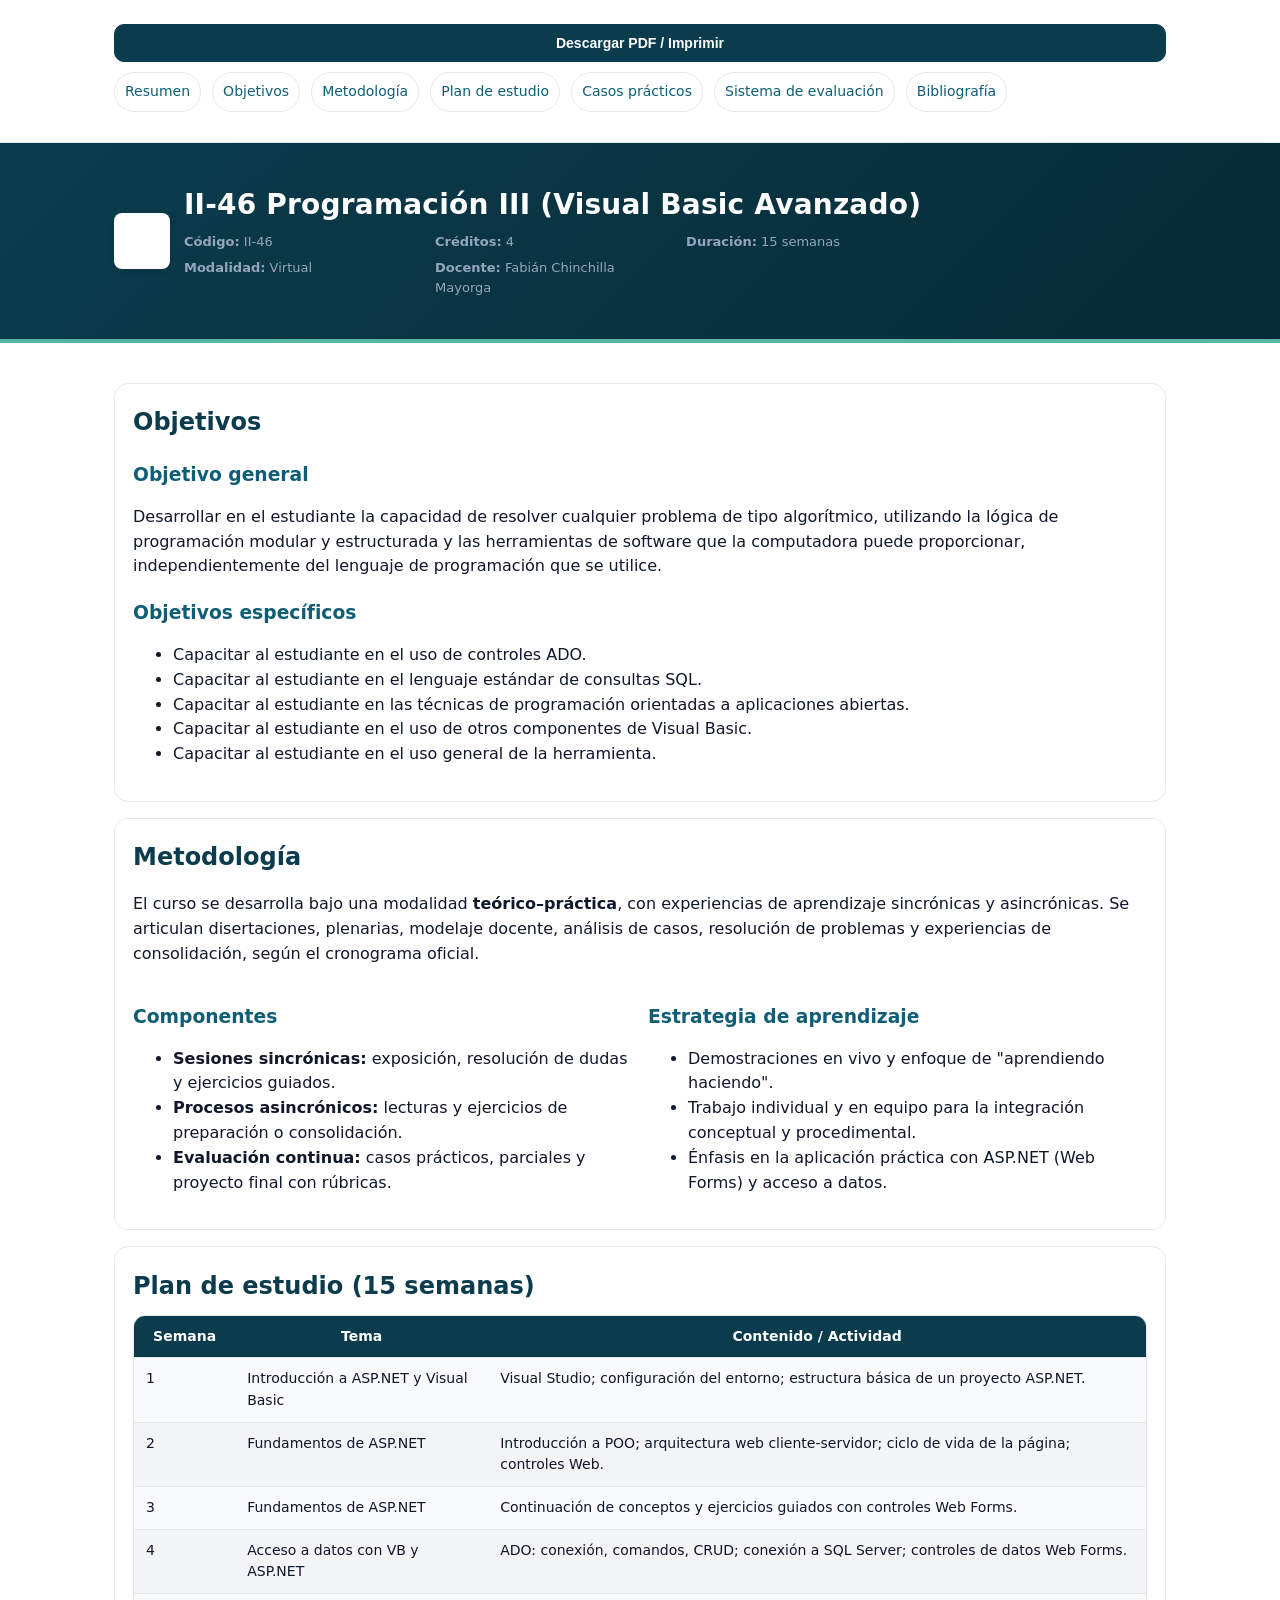
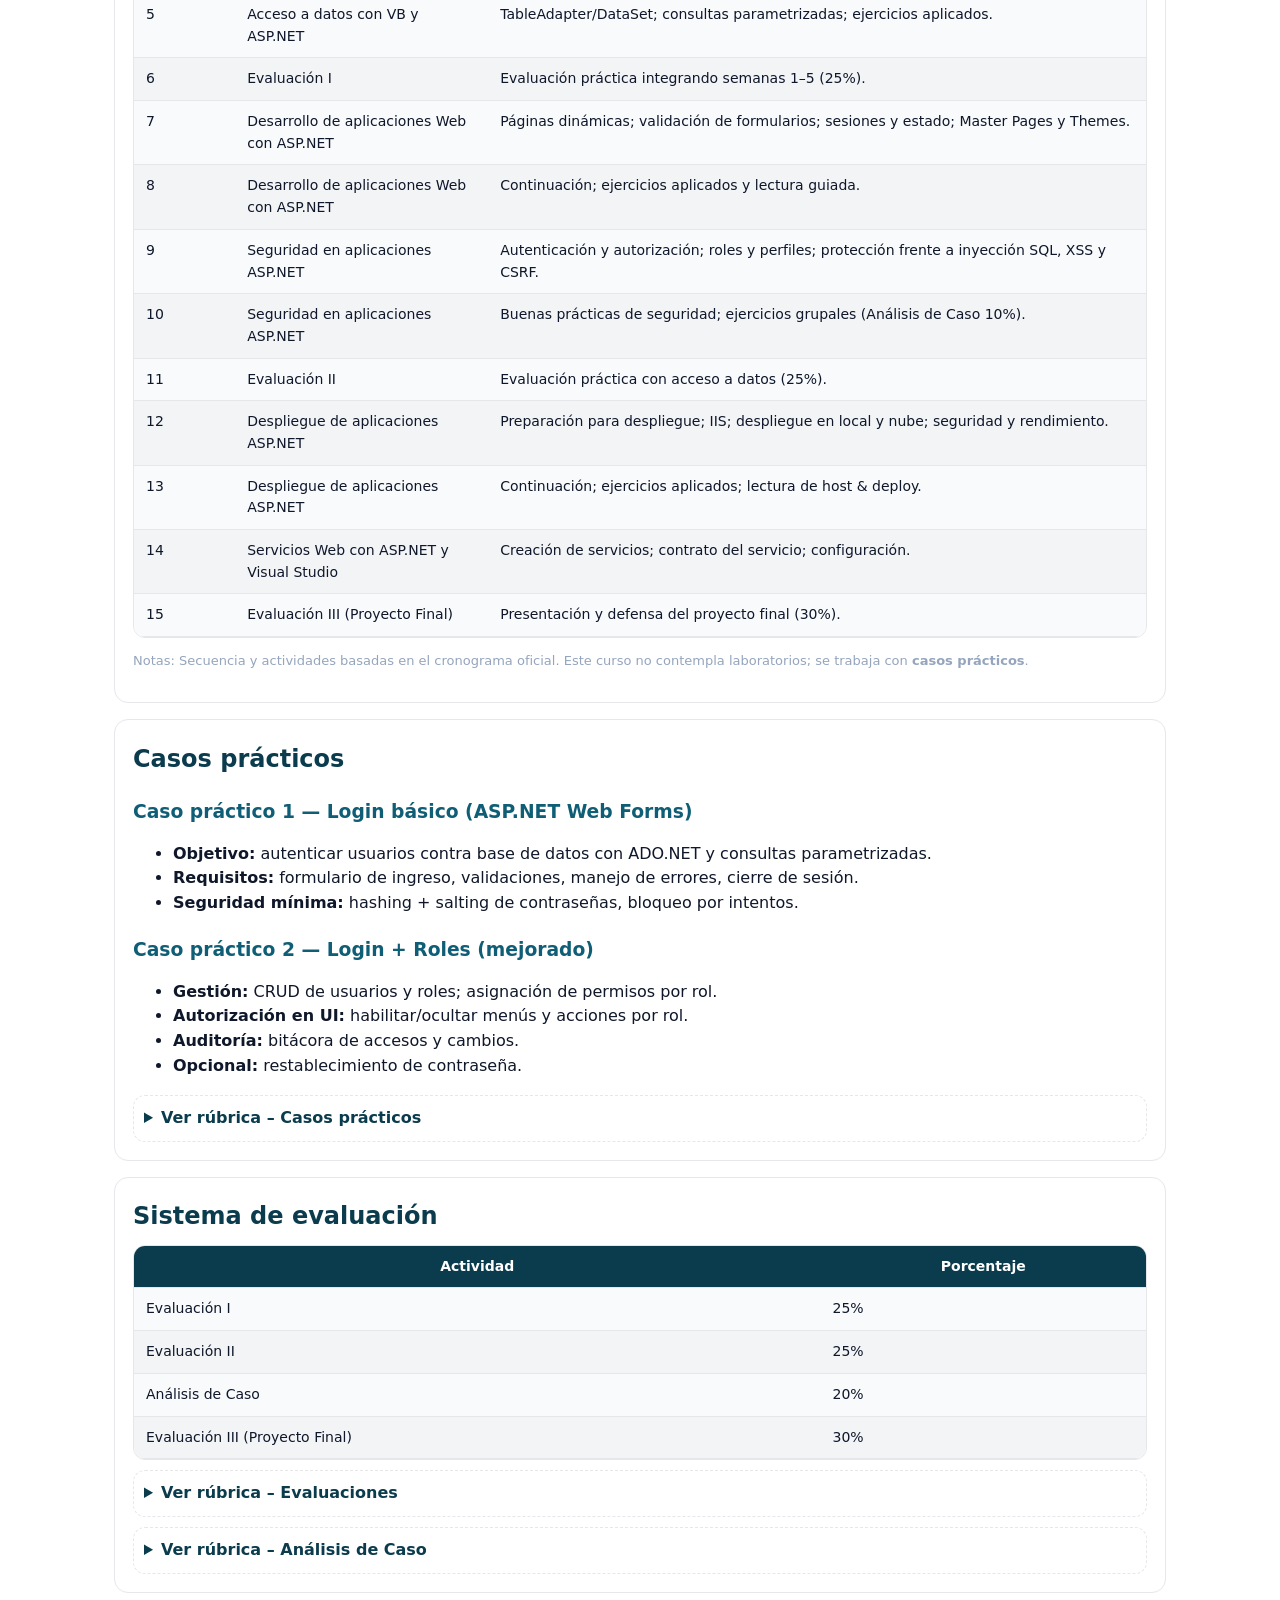
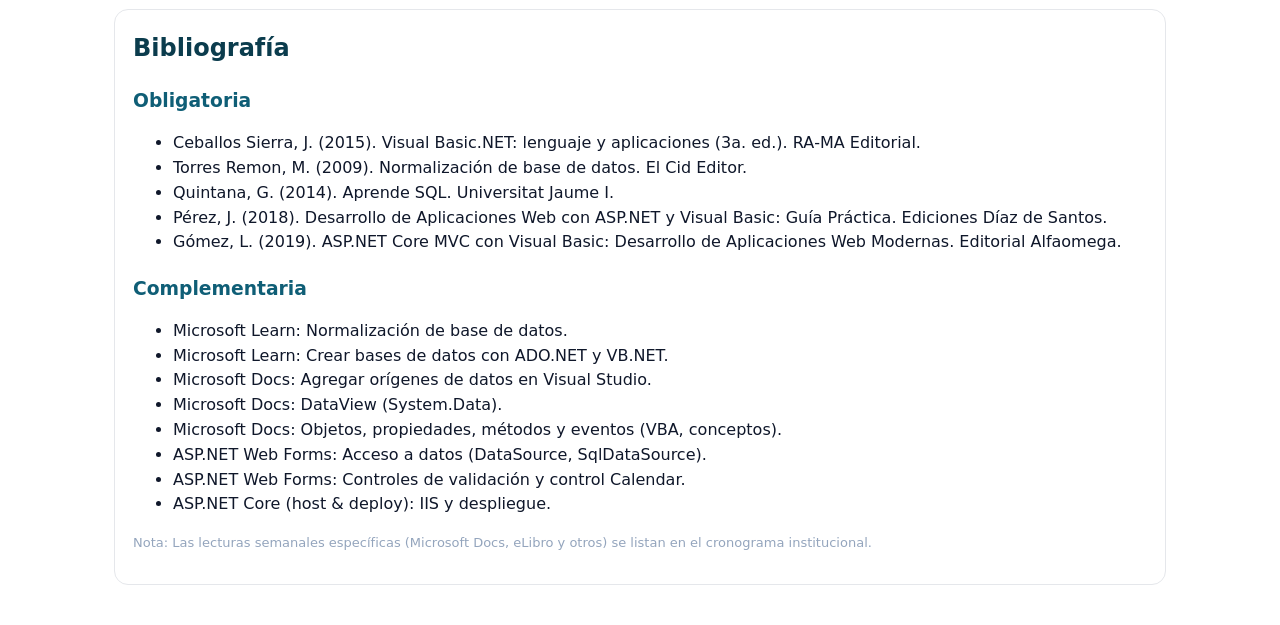
==== II-46/index.html @ 9756aa47 "Add HTML structure and logo for II-46 Programación III" ====
<!DOCTYPE html>
<html lang="es">
<head>
  <meta charset="UTF-8" />
  <meta name="viewport" content="width=device-width, initial-scale=1" />
  <title>II-46 Programación III (Visual Basic Avanzado)</title>
  <style>
    :root{
      --uc-blue:#0b3c4d; --uc-teal:#58b5a6; --uc-ink:#0f172a; --uc-muted:#94a5bd;
      --uc-bg:#ffffff; --uc-border:#e5e7eb; --table-alt:#f8fafc; --table-alt-2:#f3f4f6;
      --link:#0f5e76; --link-hover:#58b5a6;
    }
    *{box-sizing:border-box}
    html,body{margin:0;padding:0;background:var(--uc-bg);color:var(--uc-ink);font-family:system-ui,-apple-system,Segoe UI,Roboto,Ubuntu,'Helvetica Neue',Arial,'Noto Sans',sans-serif;line-height:1.55}
    a{color:var(--link);text-decoration:none} a:hover{color:var(--link-hover)}
    .container{max-width:1100px;margin:0 auto;padding:24px}
    header.hero{border-bottom:4px solid var(--uc-teal);padding:16px 0;margin-bottom:0;background:linear-gradient(135deg,var(--uc-blue),#072b36);color:#fff}
    .brand{display:flex;gap:14px;align-items:center}
    .brand img{height:56px;width:auto;display:block}
    .brand h1{margin:0;font-size:28px;letter-spacing:.2px}
    .meta{display:grid;grid-template-columns:repeat(auto-fit,minmax(180px,1fr));gap:6px 16px;margin-top:6px;color:#e6f4f7}

    /* Barra acciones + índice */
    .actions{position:sticky;top:0;background:rgba(255,255,255,.96);backdrop-filter:saturate(1.2) blur(4px);border-bottom:1px solid var(--uc-border);z-index:60}
    .actions-inner{display:grid;grid-template-columns:1fr;gap:10px;align-items:center}
    .btn{appearance:none;border:1px solid var(--uc-blue);background:var(--uc-blue);color:white;border-radius:10px;padding:10px 14px;font-weight:600;font-size:14px;cursor:pointer}
    nav.toc{overflow:auto;white-space:nowrap}
    .toc a{display:inline-block;padding:8px 10px;border-radius:999px;border:1px solid var(--uc-border);background:#fff;margin:0 6px 6px 0;font-size:14px}

    /* Tarjetas y tablas */
    .card{border:1px solid var(--uc-border);border-radius:14px;padding:18px;margin:16px 0;background:white}
    h2{color:var(--uc-blue);margin:.1em 0 .4em}
    h3{color:#0f5e76;margin:1em 0 .4em}
    .small{font-size:13px;color:var(--uc-muted)}
    table{width:100%;border-collapse:separate;border-spacing:0;border:1px solid var(--uc-border);border-radius:12px;overflow:hidden}
    thead tr{background:var(--uc-blue);color:#fff}
    th,td{padding:10px 12px;border-bottom:1px solid var(--uc-border);vertical-align:top;font-size:14px}
    tbody tr:nth-child(odd){background:var(--table-alt)}
    tbody tr:nth-child(even){background:var(--table-alt-2)}
    .chip{display:inline-block;padding:2px 10px;border-radius:999px;background:var(--uc-teal);color:#063341;font-weight:700;font-size:12px}

    /* Rúbricas */
    details.rubrica{border:1px dashed var(--uc-border);border-radius:12px;padding:10px;margin-top:10px;background:#fff}
    details.rubrica[open]{background:#f9fdfc}
    details.rubrica > summary{cursor:pointer;font-weight:700;color:var(--uc-blue)}
    .rubrica-table{width:100%;border-collapse:collapse;margin-top:8px}
    .rubrica-table th,.rubrica-table td{border:1px solid var(--uc-border);padding:8px;text-align:left}

    /* Disposición */
    .grid-2{display:grid;grid-template-columns:1fr;gap:16px}
    @media(min-width:960px){.grid-2{grid-template-columns:1fr 1fr}}

    /* Impresión */
    @page{margin:14mm}
    @media print{
      .actions,.btn,nav.toc{display:none !important}
      a[href]:after{content:""}
      .card{break-inside:avoid}
      h2{page-break-after:avoid}
      table{page-break-inside:auto}
      tr{page-break-inside:avoid;page-break-after:auto}
      details.rubrica:not([open]){display:none}
    }
    .logo-placeholder{width:56px;height:56px;display:flex;align-items:center;justify-content:center;background:#fff;border-radius:8px;box-shadow:0 2px 6px rgba(0,0,0,.1);overflow:hidden}
    .logo-placeholder .logo{width:40px;height:auto}
  </style>
</head>
<body>
  <!-- Barra de acciones e índice -->
  <div class="actions">
    <div class="container actions-inner">
      <button class="btn" onclick="window.print()">Descargar PDF / Imprimir</button>
      <nav class="toc" aria-label="Índice del documento">
        <a href="#resumen">Resumen</a>
        <a href="#objetivos">Objetivos</a>
        <a href="#metodologia">Metodología</a>
        <a href="#plan">Plan de estudio</a>
        <a href="#casos">Casos prácticos</a>
        <a href="#evaluacion">Sistema de evaluación</a>
        <a href="#bibliografia">Bibliografía</a>
      </nav>
    </div>
  </div>

  <!-- Encabezado institucional -->
  <header class="hero" id="resumen">
    <div class="container brand">
      <div class="logo-placeholder">
        <!-- Espacio reservado para el logo -->
        <img src="assets/logo-uc.png" alt="Universidad Central – Logotipo" class="logo" />
      </div>
      <div>
        <h1>II-46 Programación III (Visual Basic Avanzado)</h1>
        <div class="meta small">
          <div><b>Código:</b> II-46</div>
          <div><b>Créditos:</b> 4</div>
          <div><b>Duración:</b> 15 semanas</div>
          <div><b>Modalidad:</b> Virtual</div>
          <div><b>Docente:</b> Fabián Chinchilla Mayorga</div>
        </div>
      </div>
    </div>
  </header>

  <main class="container">
    <!-- Objetivos -->
    <section class="card" id="objetivos">
      <h2>Objetivos</h2>
      <h3>Objetivo general</h3>
      <p>Desarrollar en el estudiante la capacidad de resolver cualquier problema de tipo algorítmico, utilizando la lógica de programación modular y estructurada y las herramientas de software que la computadora puede proporcionar, independientemente del lenguaje de programación que se utilice.</p>

      <h3>Objetivos específicos</h3>
      <ul>
        <li>Capacitar al estudiante en el uso de controles ADO.</li>
        <li>Capacitar al estudiante en el lenguaje estándar de consultas SQL.</li>
        <li>Capacitar al estudiante en las técnicas de programación orientadas a aplicaciones abiertas.</li>
        <li>Capacitar al estudiante en el uso de otros componentes de Visual Basic.</li>
        <li>Capacitar al estudiante en el uso general de la herramienta.</li>
      </ul>
    </section>

    <!-- Metodología -->
    <section class="card" id="metodologia">
      <h2>Metodología</h2>
      <p>El curso se desarrolla bajo una modalidad <strong>teórico–práctica</strong>, con experiencias de aprendizaje sincrónicas y asincrónicas. Se articulan disertaciones, plenarias, modelaje docente, análisis de casos, resolución de problemas y experiencias de consolidación, según el cronograma oficial.</p>

      <div class="grid-2">
        <div>
          <h3>Componentes</h3>
          <ul>
            <li><strong>Sesiones sincrónicas:</strong> exposición, resolución de dudas y ejercicios guiados.</li>
            <li><strong>Procesos asincrónicos:</strong> lecturas y ejercicios de preparación o consolidación.</li>
            <li><strong>Evaluación continua:</strong> casos prácticos, parciales y proyecto final con rúbricas.</li>
          </ul>
        </div>
        <div>
          <h3>Estrategia de aprendizaje</h3>
          <ul>
            <li>Demostraciones en vivo y enfoque de "aprendiendo haciendo".</li>
            <li>Trabajo individual y en equipo para la integración conceptual y procedimental.</li>
            <li>Énfasis en la aplicación práctica con ASP.NET (Web Forms) y acceso a datos.</li>
          </ul>
        </div>
      </div>
    </section>

    <!-- Plan de estudio -->
    <section class="card" id="plan">
      <h2>Plan de estudio (15 semanas)</h2>
      <table aria-label="Plan de estudio semana a semana">
        <thead>
          <tr>
            <th style="width:10%">Semana</th>
            <th style="width:25%">Tema</th>
            <th style="width:65%">Contenido / Actividad</th>
          </tr>
        </thead>
        <tbody>
          <tr><td>1</td><td>Introducción a ASP.NET y Visual Basic</td><td>Visual Studio; configuración del entorno; estructura básica de un proyecto ASP.NET.</td></tr>
          <tr><td>2</td><td>Fundamentos de ASP.NET</td><td>Introducción a POO; arquitectura web cliente‑servidor; ciclo de vida de la página; controles Web.</td></tr>
          <tr><td>3</td><td>Fundamentos de ASP.NET</td><td>Continuación de conceptos y ejercicios guiados con controles Web Forms.</td></tr>
          <tr><td>4</td><td>Acceso a datos con VB y ASP.NET</td><td>ADO: conexión, comandos, CRUD; conexión a SQL Server; controles de datos Web Forms.</td></tr>
          <tr><td>5</td><td>Acceso a datos con VB y ASP.NET</td><td>TableAdapter/DataSet; consultas parametrizadas; ejercicios aplicados.</td></tr>
          <tr><td>6</td><td>Evaluación I</td><td>Evaluación práctica integrando semanas 1–5 (25%).</td></tr>
          <tr><td>7</td><td>Desarrollo de aplicaciones Web con ASP.NET</td><td>Páginas dinámicas; validación de formularios; sesiones y estado; Master Pages y Themes.</td></tr>
          <tr><td>8</td><td>Desarrollo de aplicaciones Web con ASP.NET</td><td>Continuación; ejercicios aplicados y lectura guiada.</td></tr>
          <tr><td>9</td><td>Seguridad en aplicaciones ASP.NET</td><td>Autenticación y autorización; roles y perfiles; protección frente a inyección SQL, XSS y CSRF.</td></tr>
          <tr><td>10</td><td>Seguridad en aplicaciones ASP.NET</td><td>Buenas prácticas de seguridad; ejercicios grupales (Análisis de Caso 10%).</td></tr>
          <tr><td>11</td><td>Evaluación II</td><td>Evaluación práctica con acceso a datos (25%).</td></tr>
          <tr><td>12</td><td>Despliegue de aplicaciones ASP.NET</td><td>Preparación para despliegue; IIS; despliegue en local y nube; seguridad y rendimiento.</td></tr>
          <tr><td>13</td><td>Despliegue de aplicaciones ASP.NET</td><td>Continuación; ejercicios aplicados; lectura de host & deploy.</td></tr>
          <tr><td>14</td><td>Servicios Web con ASP.NET y Visual Studio</td><td>Creación de servicios; contrato del servicio; configuración.</td></tr>
          <tr><td>15</td><td>Evaluación III (Proyecto Final)</td><td>Presentación y defensa del proyecto final (30%).</td></tr>
        </tbody>
      </table>
      <p class="small">Notas: Secuencia y actividades basadas en el cronograma oficial. Este curso no contempla laboratorios; se trabaja con <strong>casos prácticos</strong>.</p>
    </section>

    <!-- Casos prácticos (sustituyen laboratorios) -->
    <section class="card" id="casos">
      <h2>Casos prácticos</h2>
      <h3>Caso práctico 1 — Login básico (ASP.NET Web Forms)</h3>
      <ul>
        <li><strong>Objetivo:</strong> autenticar usuarios contra base de datos con ADO.NET y consultas parametrizadas.</li>
        <li><strong>Requisitos:</strong> formulario de ingreso, validaciones, manejo de errores, cierre de sesión.</li>
        <li><strong>Seguridad mínima:</strong> hashing + salting de contraseñas, bloqueo por intentos.</li>
      </ul>

      <h3>Caso práctico 2 — Login + Roles (mejorado)</h3>
      <ul>
        <li><strong>Gestión:</strong> CRUD de usuarios y roles; asignación de permisos por rol.</li>
        <li><strong>Autorización en UI:</strong> habilitar/ocultar menús y acciones por rol.</li>
        <li><strong>Auditoría:</strong> bitácora de accesos y cambios.</li>
        <li><strong>Opcional:</strong> restablecimiento de contraseña.</li>
      </ul>

      <details class="rubrica">
        <summary>Ver rúbrica – Casos prácticos</summary>
        <table class="rubrica-table">
          <thead><tr><th>Criterio</th><th>Descripción</th><th>Peso</th></tr></thead>
          <tbody>
            <tr><td>Correctitud técnica</td><td>Seguridad (hashing/parametrización), manejo de errores, flujo end‑to‑end.</td><td>35%</td></tr>
            <tr><td>Arquitectura</td><td>Separación por capas (DTOs/Servicios), legibilidad y reutilización.</td><td>30%</td></tr>
            <tr><td>Usabilidad</td><td>Validaciones, mensajes claros, controles y navegación.</td><td>20%</td></tr>
            <tr><td>Documentación</td><td>README, manual breve y demostración.</td><td>15%</td></tr>
          </tbody>
        </table>
      </details>
    </section>

    <!-- Evaluación + Rúbricas (resumen) -->
    <section class="card" id="evaluacion">
      <h2>Sistema de evaluación</h2>
      <table aria-label="Sistema de evaluación">
        <thead><tr><th>Actividad</th><th>Porcentaje</th></tr></thead>
        <tbody>
          <tr><td>Evaluación I</td><td>25%</td></tr>
          <tr><td>Evaluación II</td><td>25%</td></tr>
          <tr><td>Análisis de Caso</td><td>20%</td></tr>
          <tr><td>Evaluación III (Proyecto Final)</td><td>30%</td></tr>
        </tbody>
      </table>

      <details class="rubrica">
        <summary>Ver rúbrica – Evaluaciones</summary>
        <table class="rubrica-table">
          <thead><tr><th>Criterio</th><th>Excelente</th><th>Adecuado</th><th>Inadecuado</th></tr></thead>
          <tbody>
            <tr>
              <td>Manejo procedimental y sustento teórico</td>
              <td>Dominio completo y criterios sustentados en la teoría.</td>
              <td>Dominio adecuado con errores u omisiones menores.</td>
              <td>Dominio deficiente y sin sustento teórico.</td>
            </tr>
            <tr>
              <td>Comprensión conceptual</td>
              <td>Aplicación excelente para reflexión y abordaje de casos.</td>
              <td>Aplicación adecuada con errores menores.</td>
              <td>Aplicación deficiente con frecuentes errores.</td>
            </tr>
            <tr>
              <td>Integración de conocimientos</td>
              <td>Utiliza conceptos y procedimientos diversos de las sesiones.</td>
              <td>Utilización adecuada de conceptos de las sesiones.</td>
              <td>Utilización escasa de conceptos de las sesiones.</td>
            </tr>
            <tr>
              <td>Propuesta de soluciones</td>
              <td>Soluciones factibles y pertinentes.</td>
              <td>Soluciones con vacíos.</td>
              <td>Soluciones inviables o nulas.</td>
            </tr>
            <tr>
              <td>Entrega en tiempo y forma</td>
              <td>Entrega puntual y en el formato solicitado.</td>
              <td>Entrega en tiempo con errores menores de forma.</td>
              <td>Entrega fuera de tiempo o en formato incorrecto.</td>
            </tr>
          </tbody>
        </table>
      </details>

      <details class="rubrica">
        <summary>Ver rúbrica – Análisis de Caso</summary>
        <table class="rubrica-table">
          <thead><tr><th>Criterio</th><th>Excelente</th><th>Adecuado</th><th>Inadecuado</th></tr></thead>
          <tbody>
            <tr><td>Manejo procedimental y sustento teórico</td><td>Dominio completo y criterios sustentados en teoría.</td><td>Dominio adecuado con omisiones menores.</td><td>Dominio insuficiente y sin sustento.</td></tr>
            <tr><td>Comprensión conceptual</td><td>Aplicación excelente al caso.</td><td>Aplicación adecuada.</td><td>Aplicación deficiente.</td></tr>
            <tr><td>Integración de conocimientos</td><td>Integra conceptos de sesiones actuales y previas.</td><td>Integración adecuada.</td><td>Integración escasa.</td></tr>
            <tr><td>Propuesta de soluciones</td><td>Soluciones factibles y pertinentes.</td><td>Con vacíos.</td><td>Inviables o nulas.</td></tr>
            <tr><td>Entrega</td><td>En tiempo y forma.</td><td>En tiempo con detalles menores.</td><td>Fuera de tiempo o formato.</td></tr>
          </tbody>
        </table>
      </details>
    </section>

    <!-- Bibliografía -->
    <section class="card" id="bibliografia">
      <h2>Bibliografía</h2>
      <h3>Obligatoria</h3>
      <ul>
        <li>Ceballos Sierra, J. (2015). Visual Basic.NET: lenguaje y aplicaciones (3a. ed.). RA‑MA Editorial.</li>
        <li>Torres Remon, M. (2009). Normalización de base de datos. El Cid Editor.</li>
        <li>Quintana, G. (2014). Aprende SQL. Universitat Jaume I.</li>
        <li>Pérez, J. (2018). Desarrollo de Aplicaciones Web con ASP.NET y Visual Basic: Guía Práctica. Ediciones Díaz de Santos.</li>
        <li>Gómez, L. (2019). ASP.NET Core MVC con Visual Basic: Desarrollo de Aplicaciones Web Modernas. Editorial Alfaomega.</li>
      </ul>
      <h3>Complementaria</h3>
      <ul>
        <li>Microsoft Learn: Normalización de base de datos.</li>
        <li>Microsoft Learn: Crear bases de datos con ADO.NET y VB.NET.</li>
        <li>Microsoft Docs: Agregar orígenes de datos en Visual Studio.</li>
        <li>Microsoft Docs: DataView (System.Data).</li>
        <li>Microsoft Docs: Objetos, propiedades, métodos y eventos (VBA, conceptos).</li>
        <li>ASP.NET Web Forms: Acceso a datos (DataSource, SqlDataSource).</li>
        <li>ASP.NET Web Forms: Controles de validación y control Calendar.</li>
        <li>ASP.NET Core (host & deploy): IIS y despliegue.</li>
      </ul>
      <p class="small">Nota: Las lecturas semanales específicas (Microsoft Docs, eLibro y otros) se listan en el cronograma institucional.</p>
    </section>
  </main>

  <script>
    (function(){
      const params = new URLSearchParams(location.search);
      if(params.get('print')==='1'){ window.print(); }
    })();
  </script>
</body>
</html>
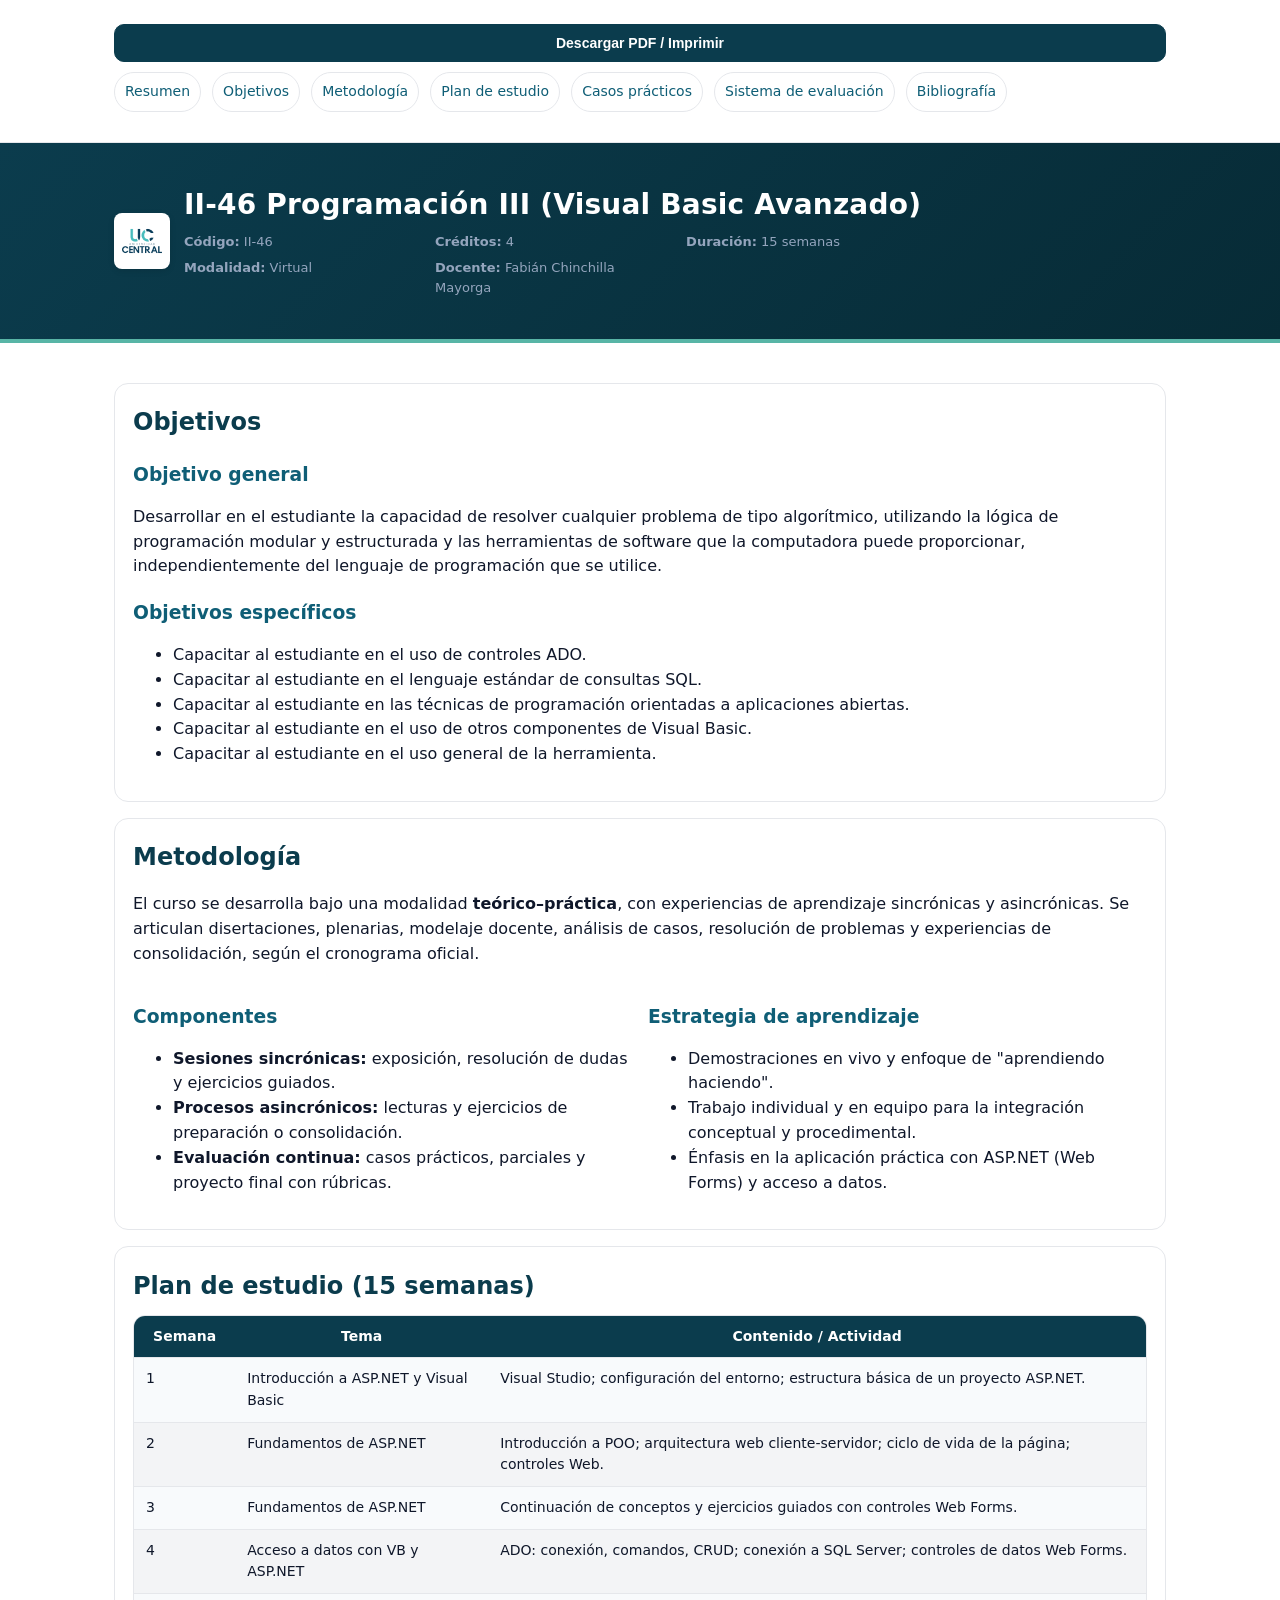
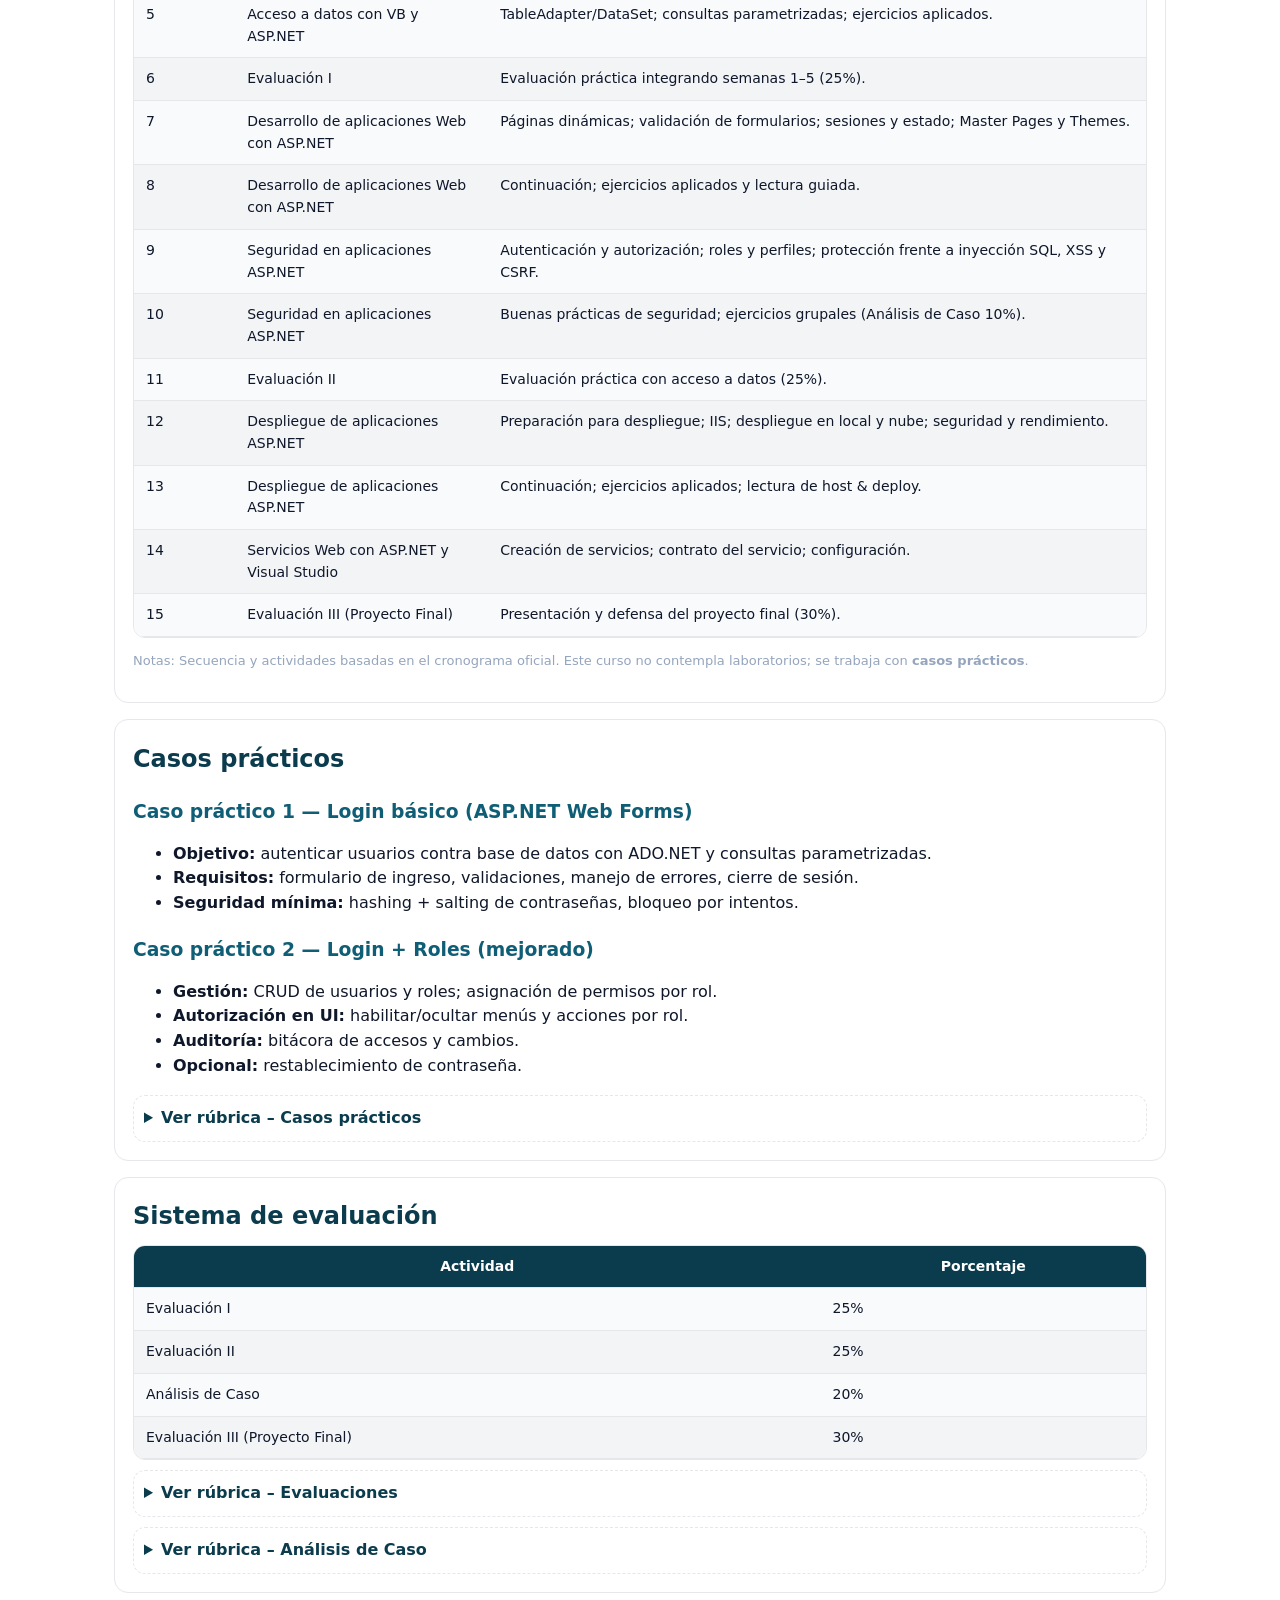
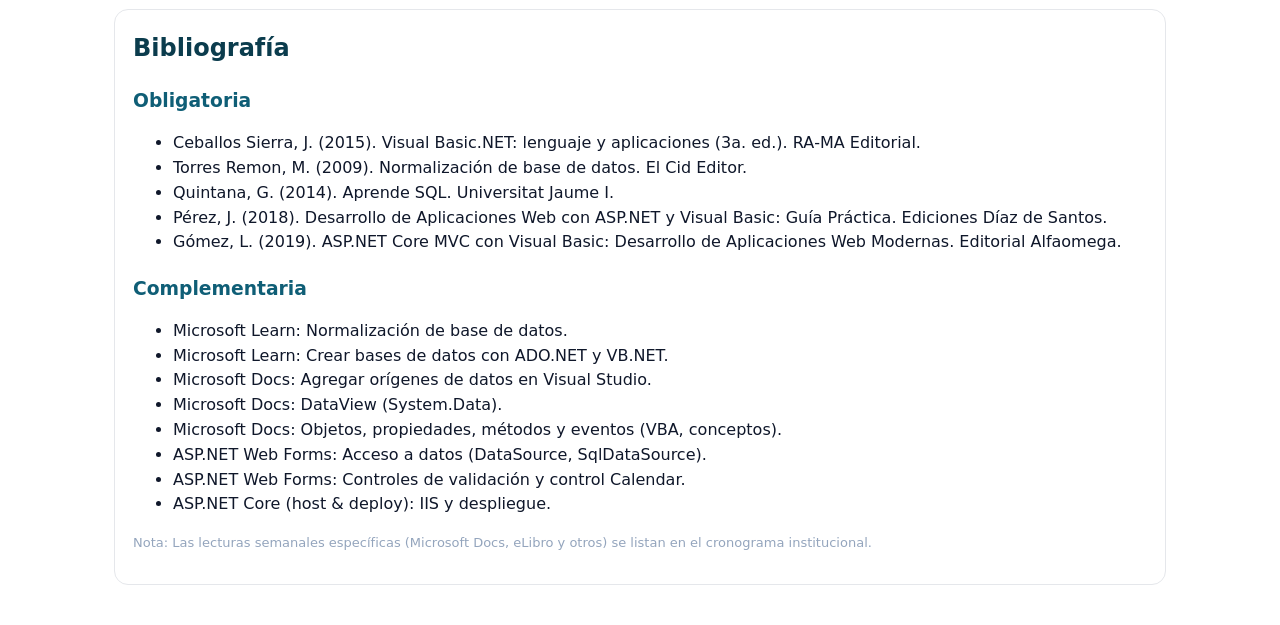
==== commit ef6ecc45: "Fix logo path for II-46 and II-51 Programación courses" ====
--- a/II-46/index.html
+++ b/II-46/index.html
@@ -87,7 +87,7 @@
     <div class="container brand">
       <div class="logo-placeholder">
         <!-- Espacio reservado para el logo -->
-        <img src="assets/logo-uc.png" alt="Universidad Central – Logotipo" class="logo" />
+        <img src="../assets/logo-uc.png" alt="Universidad Central – Logotipo" class="logo" />
       </div>
       <div>
         <h1>II-46 Programación III (Visual Basic Avanzado)</h1>
